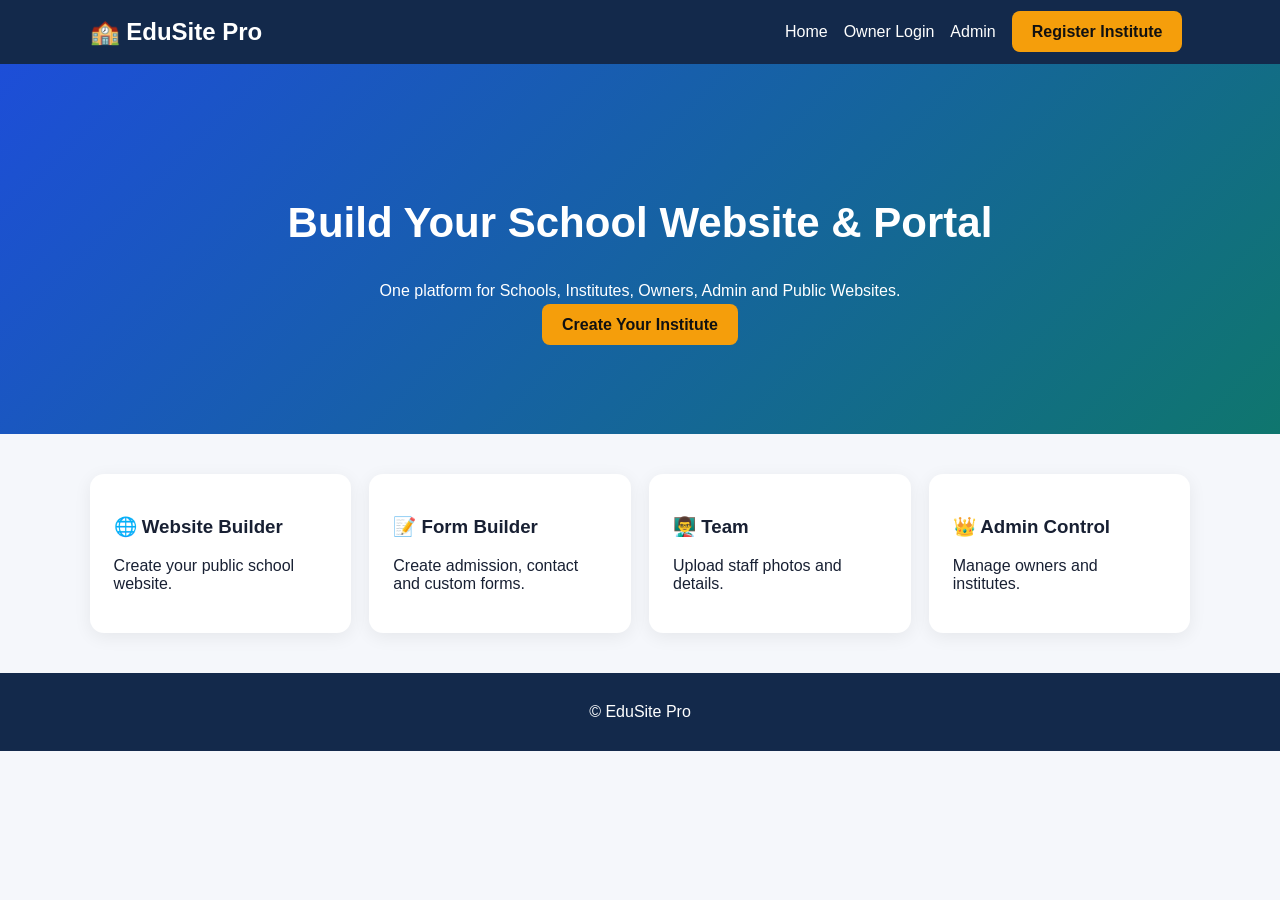
==== index.html @ 6a1123cf "Add files via upload" ====
<!doctype html><html><head><meta charset="utf-8"><meta name="viewport" content="width=device-width,initial-scale=1"><title>EduSite Pro</title><link rel="stylesheet" href="assets/css/style.css"></head><body>
<header><div class="brand">🏫 EduSite Pro</div><nav><a href="index.html">Home</a><a href="owner-login.html">Owner Login</a><a href="admin-login.html">Admin</a><a class="btn" href="register.html">Register Institute</a></nav></header>
<section class="hero"><h1>Build Your School Website & Portal</h1><p>One platform for Schools, Institutes, Owners, Admin and Public Websites.</p><a class="btn" href="register.html">Create Your Institute</a></section>
<section class="grid"><article><h3>🌐 Website Builder</h3><p>Create your public school website.</p></article><article><h3>📝 Form Builder</h3><p>Create admission, contact and custom forms.</p></article><article><h3>👨‍🏫 Team</h3><p>Upload staff photos and details.</p></article><article><h3>👑 Admin Control</h3><p>Manage owners and institutes.</p></article></section>
<footer>© EduSite Pro</footer></body></html>
---- assets/css/style.css ----
*{box-sizing:border-box}body{margin:0;font-family:Arial,sans-serif;background:#f5f7fb;color:#182033}header{display:flex;justify-content:space-between;align-items:center;padding:18px 7%;background:#13294b;color:white}.brand{font-size:24px;font-weight:700}nav a{color:white;text-decoration:none;margin:0 8px}.hero{text-align:center;padding:100px 20px;background:linear-gradient(135deg,#1d4ed8,#0f766e);color:white}.hero h1{font-size:42px}.btn,button{background:#f59e0b;color:#111;border:0;padding:12px 20px;border-radius:8px;text-decoration:none;font-weight:bold;cursor:pointer}.grid{display:grid;grid-template-columns:repeat(auto-fit,minmax(210px,1fr));gap:18px;padding:40px 7%}article,.card{background:white;border-radius:14px;padding:24px;box-shadow:0 4px 18px #0001}.card{max-width:600px;margin:60px auto}.card input,.card textarea,.card select{width:100%;padding:13px;margin:8px 0;border:1px solid #ccd3df;border-radius:8px}.card textarea{min-height:110px}.card button{width:100%;margin:8px 0}.dashboard{padding:40px 7%}.content{padding:40px 7%}footer{text-align:center;padding:30px;background:#13294b;color:white}@media(max-width:700px){header{flex-direction:column;gap:12px}.hero h1{font-size:30px}}
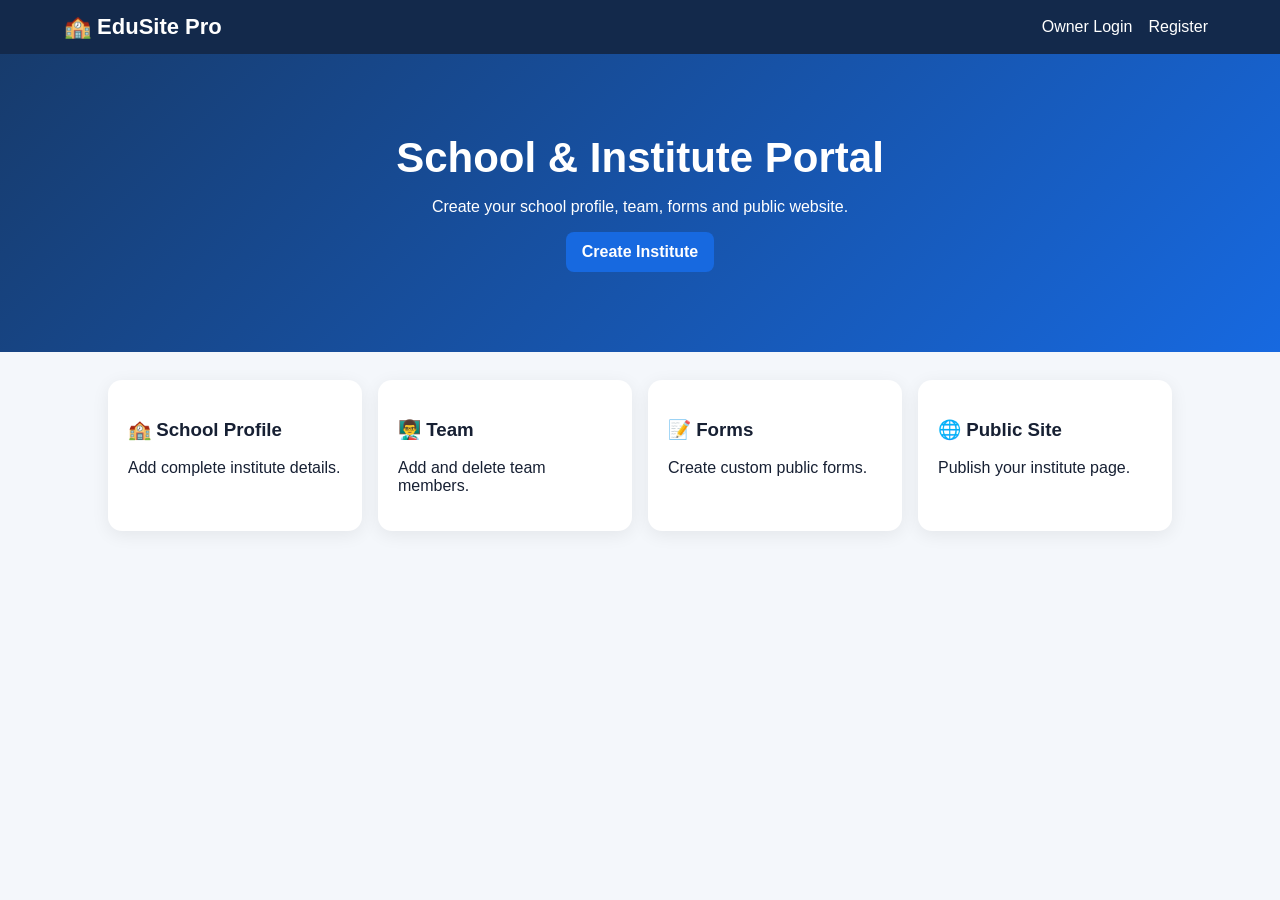
==== commit edfc1647: "Add files via upload" ====
--- a/index.html
+++ b/index.html
@@ -1,5 +1,4 @@
-<!doctype html><html><head><meta charset="utf-8"><meta name="viewport" content="width=device-width,initial-scale=1"><title>EduSite Pro</title><link rel="stylesheet" href="assets/css/style.css"></head><body>
-<header><div class="brand">🏫 EduSite Pro</div><nav><a href="index.html">Home</a><a href="owner-login.html">Owner Login</a><a href="admin-login.html">Admin</a><a class="btn" href="register.html">Register Institute</a></nav></header>
-<section class="hero"><h1>Build Your School Website & Portal</h1><p>One platform for Schools, Institutes, Owners, Admin and Public Websites.</p><a class="btn" href="register.html">Create Your Institute</a></section>
-<section class="grid"><article><h3>🌐 Website Builder</h3><p>Create your public school website.</p></article><article><h3>📝 Form Builder</h3><p>Create admission, contact and custom forms.</p></article><article><h3>👨‍🏫 Team</h3><p>Upload staff photos and details.</p></article><article><h3>👑 Admin Control</h3><p>Manage owners and institutes.</p></article></section>
-<footer>© EduSite Pro</footer></body></html>+<!doctype html><html><head><meta charset="utf-8"><meta name="viewport" content="width=device-width,initial-scale=1"><title>EduSite Pro</title><link rel="stylesheet" href="assets/css/style.css"></head>
+<body><header><div class="brand">🏫 EduSite Pro</div><nav><a href="owner-login.html">Owner Login</a><a href="register.html">Register</a></nav></header>
+<section class="hero"><h1>School & Institute Portal</h1><p>Create your school profile, team, forms and public website.</p><a class="btn" href="register.html">Create Institute</a></section>
+<div class="wrap grid"><div class="card"><h3>🏫 School Profile</h3><p>Add complete institute details.</p></div><div class="card"><h3>👨‍🏫 Team</h3><p>Add and delete team members.</p></div><div class="card"><h3>📝 Forms</h3><p>Create custom public forms.</p></div><div class="card"><h3>🌐 Public Site</h3><p>Publish your institute page.</p></div></div></body></html>
--- a/assets/css/style.css
+++ b/assets/css/style.css
@@ -1 +1,9 @@
-*{box-sizing:border-box}body{margin:0;font-family:Arial,sans-serif;background:#f5f7fb;color:#182033}header{display:flex;justify-content:space-between;align-items:center;padding:18px 7%;background:#13294b;color:white}.brand{font-size:24px;font-weight:700}nav a{color:white;text-decoration:none;margin:0 8px}.hero{text-align:center;padding:100px 20px;background:linear-gradient(135deg,#1d4ed8,#0f766e);color:white}.hero h1{font-size:42px}.btn,button{background:#f59e0b;color:#111;border:0;padding:12px 20px;border-radius:8px;text-decoration:none;font-weight:bold;cursor:pointer}.grid{display:grid;grid-template-columns:repeat(auto-fit,minmax(210px,1fr));gap:18px;padding:40px 7%}article,.card{background:white;border-radius:14px;padding:24px;box-shadow:0 4px 18px #0001}.card{max-width:600px;margin:60px auto}.card input,.card textarea,.card select{width:100%;padding:13px;margin:8px 0;border:1px solid #ccd3df;border-radius:8px}.card textarea{min-height:110px}.card button{width:100%;margin:8px 0}.dashboard{padding:40px 7%}.content{padding:40px 7%}footer{text-align:center;padding:30px;background:#13294b;color:white}@media(max-width:700px){header{flex-direction:column;gap:12px}.hero h1{font-size:30px}}+*{box-sizing:border-box}body{margin:0;font-family:Arial,sans-serif;background:#f4f7fb;color:#172033}
+header{background:#13294b;color:#fff;padding:14px 5%;display:flex;align-items:center;justify-content:space-between;gap:15px;flex-wrap:wrap}
+.brand{font-size:22px;font-weight:700}nav a{color:#fff;text-decoration:none;margin:0 8px}.wrap{max-width:1100px;margin:auto;padding:28px 18px}
+.grid{display:grid;grid-template-columns:repeat(auto-fit,minmax(220px,1fr));gap:16px}.card{background:#fff;padding:20px;border-radius:14px;box-shadow:0 4px 18px #00000012}
+input,textarea,select{width:100%;padding:12px;margin:7px 0;border:1px solid #d4dbe6;border-radius:8px}textarea{min-height:100px}
+button,.btn{display:inline-block;border:0;background:#1769e0;color:#fff;padding:11px 16px;border-radius:8px;cursor:pointer;text-decoration:none;font-weight:600}
+.danger{background:#d92d20}.muted{color:#667085}.item{border-top:1px solid #e7ebf0;padding:14px 0}.hero{padding:80px 20px;text-align:center;background:linear-gradient(135deg,#173b6c,#1769e0);color:#fff}
+.hero h1{font-size:42px;margin:0 0 12px}.notice{padding:12px;border-radius:8px;background:#fff4e5;margin:10px 0}.ok{background:#e9f8ef}.hidden{display:none}
+@media(max-width:650px){.hero h1{font-size:30px}}
